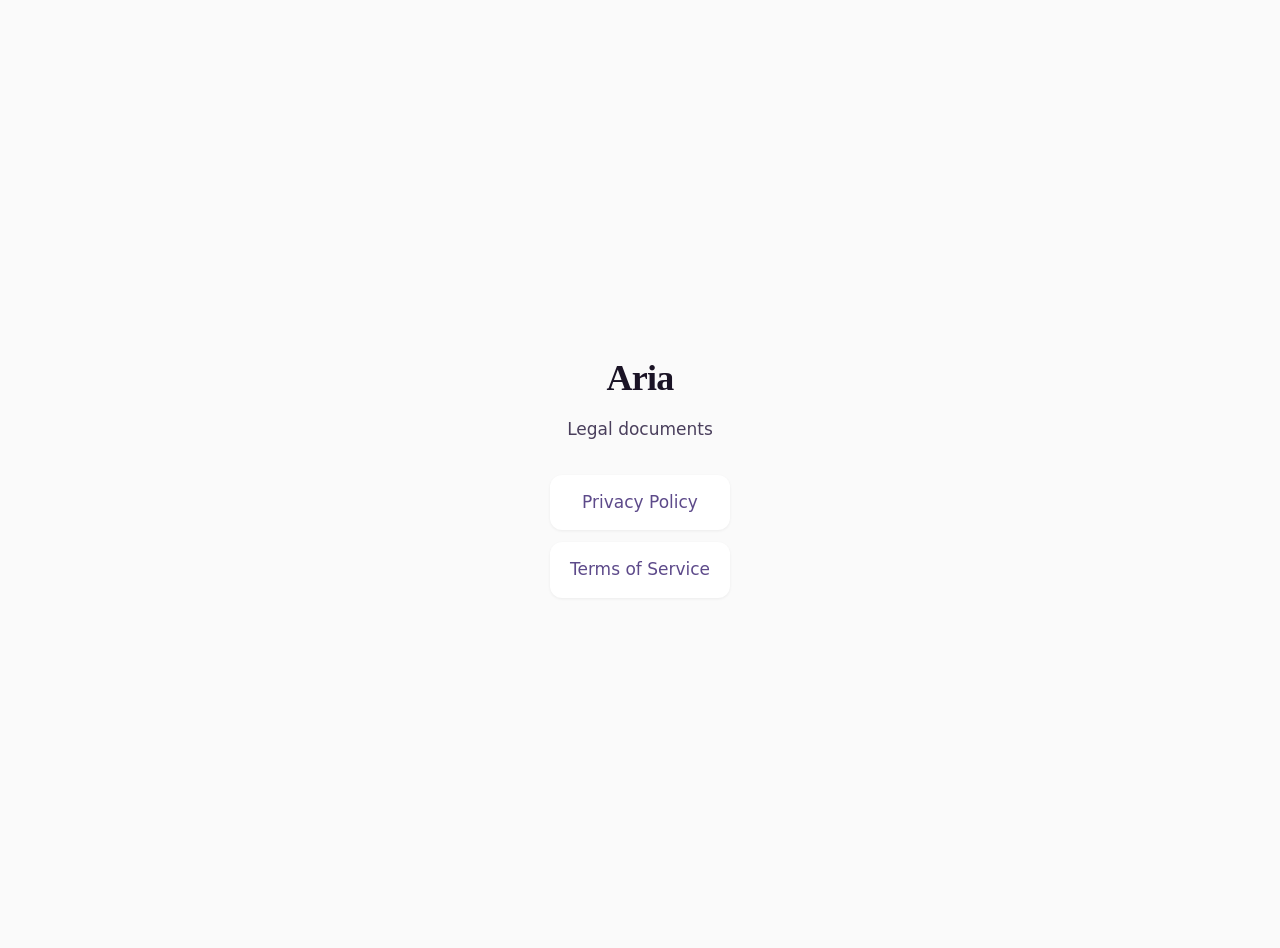
==== index.html @ 70808285 "Create index.html for legal documents page" ====
<!DOCTYPE html>
<html lang="en">
<head>
<meta charset="UTF-8">
<meta name="viewport" content="width=device-width, initial-scale=1.0">
<title>Aria — Legal</title>
<style>
  :root { --ink:#1a1325; --ink-soft:#4a3f5c; --paper:#fafafa; --link:#5d4a8a; }
  body { margin:0; background:var(--paper); color:var(--ink); font-family:-apple-system,BlinkMacSystemFont,system-ui,sans-serif; font-size:17px; line-height:1.6; min-height:100vh; display:flex; align-items:center; justify-content:center; padding:24px; }
  main { max-width:480px; text-align:center; }
  h1 { font-family:"New York","Times New Roman",Georgia,serif; font-weight:600; font-size:36px; margin:0 0 8px; letter-spacing:-0.02em; }
  p { color:var(--ink-soft); margin:0 0 32px; }
  .links { display:flex; flex-direction:column; gap:12px; }
  a { display:block; padding:14px 20px; background:white; color:var(--link); text-decoration:none; border-radius:12px; font-weight:500; box-shadow:0 1px 3px rgba(0,0,0,0.06); }
  @media (prefers-color-scheme:dark) {
    :root { --ink:#f0ebf5; --ink-soft:#b8b0c5; --paper:#14101c; --link:#b3a3e0; }
    a { background:#1f1828; box-shadow:none; }
  }
</style>
</head>
<body>
<main>
<h1>Aria</h1>
<p>Legal documents</p>
<div class="links">
<a href="privacy.html">Privacy Policy</a>
<a href="terms.html">Terms of Service</a>
</div>
</main>
</body>
</html>
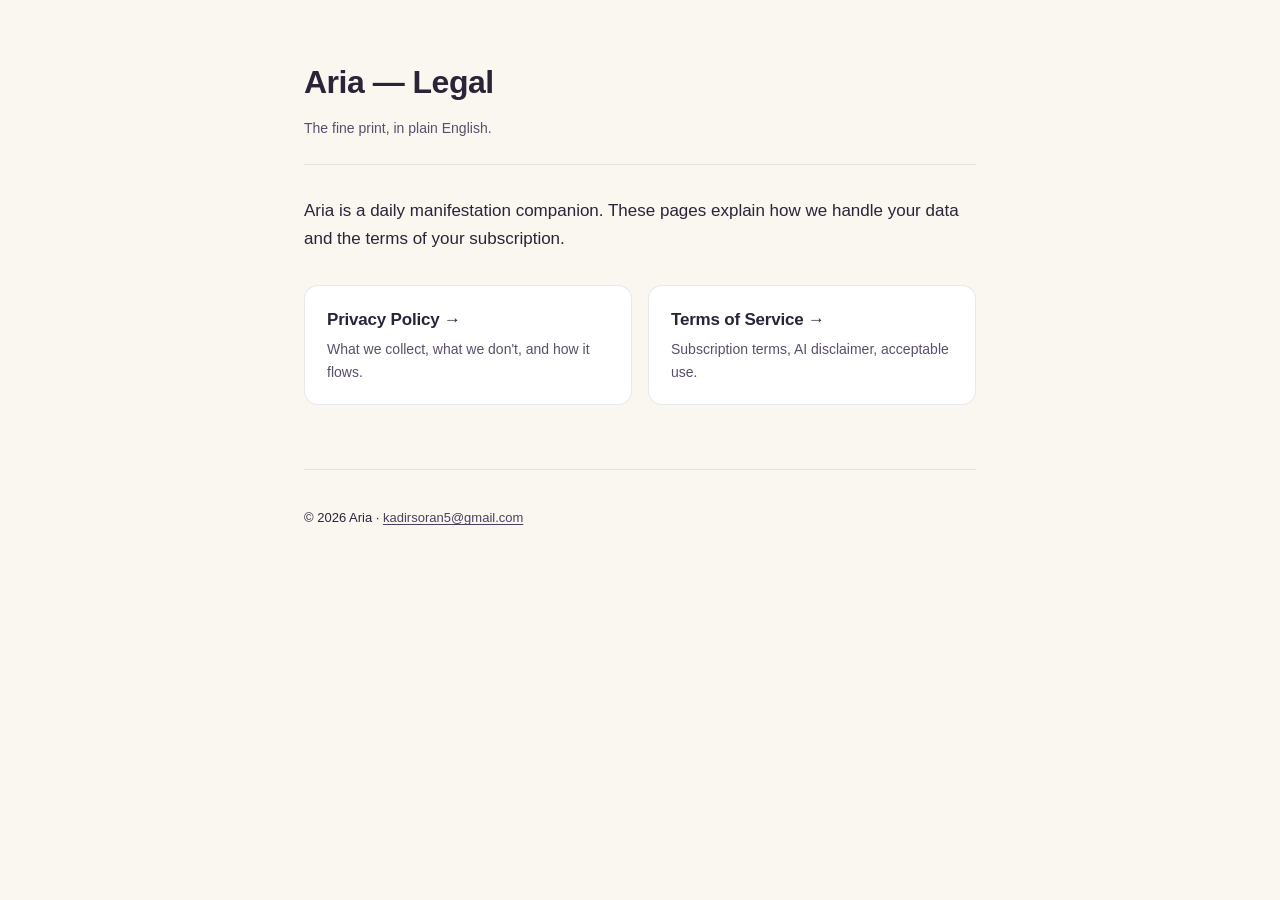
==== commit b7caadb4: "Review-compliance update: truthful data disclosures, jurisdiction, unified contact Co-Authored-By: C" ====
--- a/index.html
+++ b/index.html
@@ -1,31 +1,35 @@
 <!DOCTYPE html>
 <html lang="en">
 <head>
-<meta charset="UTF-8">
-<meta name="viewport" content="width=device-width, initial-scale=1.0">
-<title>Aria — Legal</title>
-<style>
-  :root { --ink:#1a1325; --ink-soft:#4a3f5c; --paper:#fafafa; --link:#5d4a8a; }
-  body { margin:0; background:var(--paper); color:var(--ink); font-family:-apple-system,BlinkMacSystemFont,system-ui,sans-serif; font-size:17px; line-height:1.6; min-height:100vh; display:flex; align-items:center; justify-content:center; padding:24px; }
-  main { max-width:480px; text-align:center; }
-  h1 { font-family:"New York","Times New Roman",Georgia,serif; font-weight:600; font-size:36px; margin:0 0 8px; letter-spacing:-0.02em; }
-  p { color:var(--ink-soft); margin:0 0 32px; }
-  .links { display:flex; flex-direction:column; gap:12px; }
-  a { display:block; padding:14px 20px; background:white; color:var(--link); text-decoration:none; border-radius:12px; font-weight:500; box-shadow:0 1px 3px rgba(0,0,0,0.06); }
-  @media (prefers-color-scheme:dark) {
-    :root { --ink:#f0ebf5; --ink-soft:#b8b0c5; --paper:#14101c; --link:#b3a3e0; }
-    a { background:#1f1828; box-shadow:none; }
-  }
-</style>
+    <meta charset="UTF-8" />
+    <meta name="viewport" content="width=device-width, initial-scale=1" />
+    <title>Aria — Legal</title>
+    <link rel="stylesheet" href="style.css" />
 </head>
 <body>
 <main>
-<h1>Aria</h1>
-<p>Legal documents</p>
-<div class="links">
-<a href="privacy.html">Privacy Policy</a>
-<a href="terms.html">Terms of Service</a>
-</div>
+    <header>
+        <h1>Aria — Legal</h1>
+        <p>The fine print, in plain English.</p>
+    </header>
+
+    <p>Aria is a daily manifestation companion. These pages explain how
+    we handle your data and the terms of your subscription.</p>
+
+    <div class="cards">
+        <a class="card" href="privacy.html">
+            <h2>Privacy Policy →</h2>
+            <p>What we collect, what we don't, and how it flows.</p>
+        </a>
+        <a class="card" href="terms.html">
+            <h2>Terms of Service →</h2>
+            <p>Subscription terms, AI disclaimer, acceptable use.</p>
+        </a>
+    </div>
+
+    <footer>
+        <p>© 2026 Aria · <a href="mailto:kadirsoran5@gmail.com">kadirsoran5@gmail.com</a></p>
+    </footer>
 </main>
 </body>
 </html>
--- a/style.css
+++ b/style.css
@@ -0,0 +1,135 @@
+:root {
+    --ink: #2A2438;
+    --ink-soft: #5A4F6B;
+    --bg: #FAF6F0;
+    --rule: rgba(42, 36, 56, 0.10);
+    --link: #4A4060;
+}
+
+* { box-sizing: border-box; }
+
+html, body {
+    margin: 0;
+    padding: 0;
+    background: var(--bg);
+    color: var(--ink);
+    font-family: -apple-system, BlinkMacSystemFont, "Segoe UI", Roboto, Helvetica, Arial, sans-serif;
+    font-size: 17px;
+    line-height: 1.65;
+    -webkit-font-smoothing: antialiased;
+    -moz-osx-font-smoothing: grayscale;
+}
+
+main {
+    max-width: 720px;
+    margin: 0 auto;
+    padding: 56px 24px 96px;
+}
+
+header {
+    border-bottom: 1px solid var(--rule);
+    padding-bottom: 24px;
+    margin-bottom: 32px;
+}
+
+header h1 {
+    margin: 0;
+    font-size: 32px;
+    letter-spacing: -0.5px;
+}
+
+header p {
+    color: var(--ink-soft);
+    margin: 8px 0 0;
+    font-size: 14px;
+}
+
+h1, h2, h3 {
+    color: var(--ink);
+    letter-spacing: -0.2px;
+}
+
+h2 {
+    margin-top: 40px;
+    margin-bottom: 12px;
+    font-size: 22px;
+}
+
+h3 {
+    margin-top: 28px;
+    margin-bottom: 8px;
+    font-size: 17px;
+}
+
+p, li {
+    color: var(--ink);
+}
+
+ul, ol {
+    padding-left: 22px;
+}
+
+li {
+    margin-bottom: 6px;
+}
+
+strong {
+    font-weight: 600;
+}
+
+a {
+    color: var(--link);
+    text-decoration: underline;
+    text-underline-offset: 2px;
+}
+
+a:hover { opacity: 0.7; }
+
+hr {
+    border: none;
+    height: 1px;
+    background: var(--rule);
+    margin: 32px 0;
+}
+
+footer {
+    margin-top: 64px;
+    padding-top: 24px;
+    border-top: 1px solid var(--rule);
+    color: var(--ink-soft);
+    font-size: 13px;
+}
+
+.cards {
+    display: grid;
+    grid-template-columns: 1fr 1fr;
+    gap: 16px;
+    margin-top: 32px;
+}
+
+.card {
+    display: block;
+    padding: 20px 22px;
+    background: #fff;
+    border: 1px solid var(--rule);
+    border-radius: 14px;
+    text-decoration: none;
+    color: var(--ink);
+}
+
+.card h2 {
+    margin: 0 0 4px;
+    font-size: 17px;
+}
+
+.card p {
+    margin: 0;
+    color: var(--ink-soft);
+    font-size: 14px;
+}
+
+@media (max-width: 540px) {
+    .cards { grid-template-columns: 1fr; }
+    main { padding: 36px 20px 80px; }
+    header h1 { font-size: 26px; }
+}
